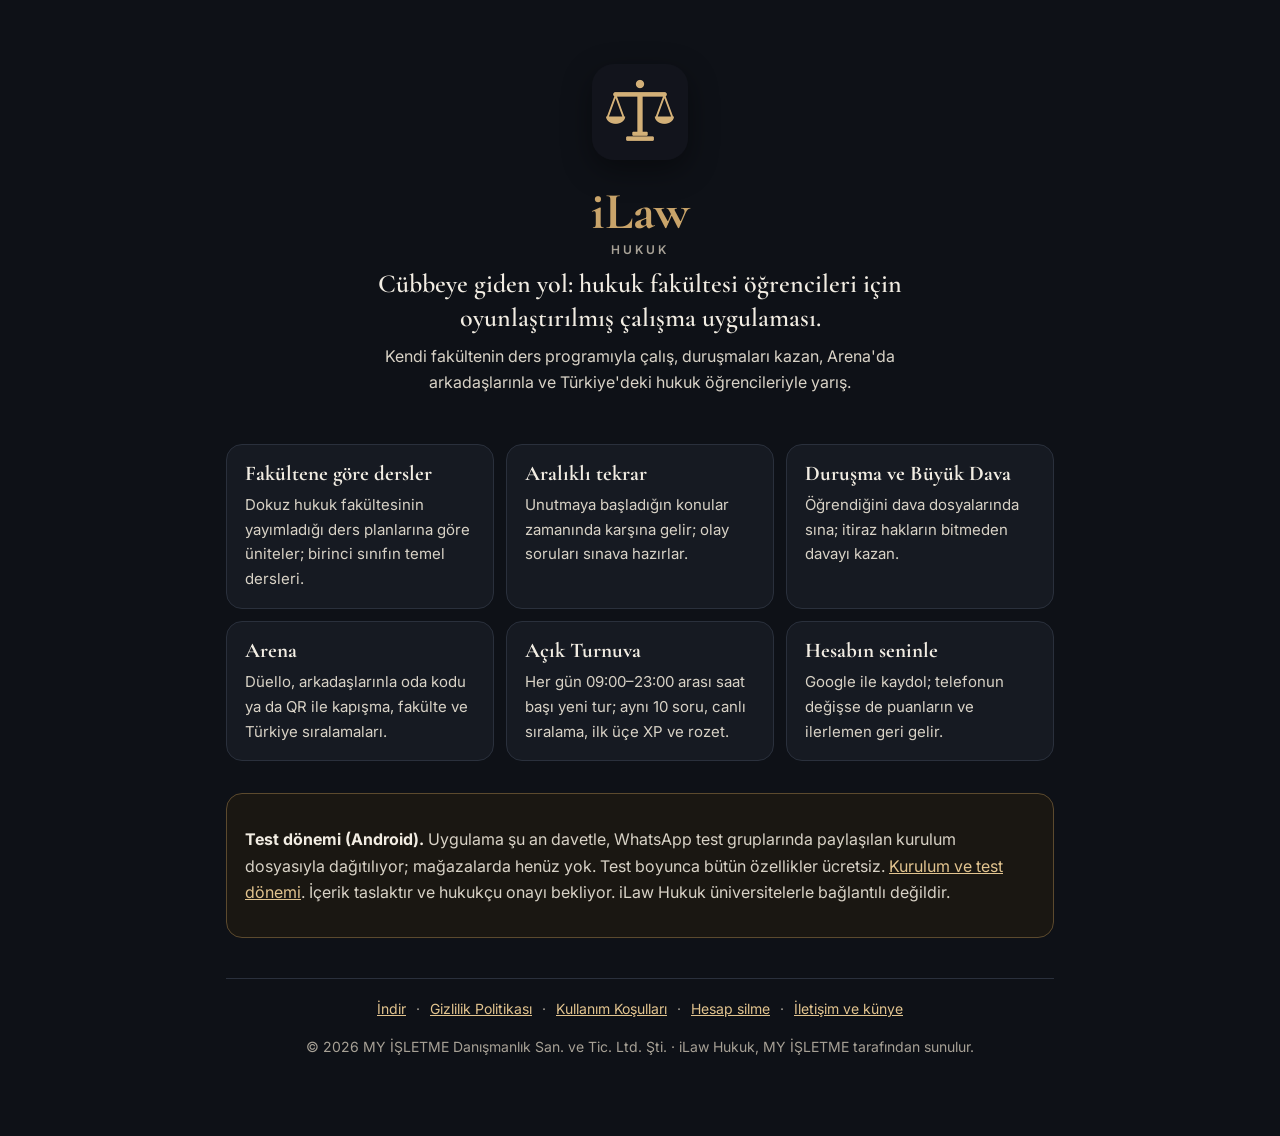
==== index.html @ b5a8417d "iLaw Hukuk sitesi (17 Kasım 2026)" ====
<!doctype html>
<html lang="tr">
<head>
<meta charset="utf-8">
<meta name="viewport" content="width=device-width, initial-scale=1">
<title>iLaw Hukuk</title>
<meta name="description" content="Hukuk fakültesi öğrencileri için oyunlaştırılmış çalışma uygulaması: kendi fakültenin ders programı, aralıklı tekrar, olay soruları, düello ve saat başı Açık Turnuva.">
<link rel="icon" href="favicon.png">
<link rel="preconnect" href="https://fonts.googleapis.com">
<link rel="preconnect" href="https://fonts.gstatic.com" crossorigin>
<link href="https://fonts.googleapis.com/css2?family=Cormorant+Garamond:wght@600;700&family=Inter:wght@400;500;600&display=swap" rel="stylesheet">
<style>
  :root { --bg: #0E1117; --card: #161A22; --line: #2A303C; --ink: #F2EDE3; --soft: #D8D2C6; --muted: #A7A196; --brass: #C9A46A; --brass-light: #E2C48F; --warm: #1A1712; }
  * { box-sizing: border-box; }
  body { margin: 0; background: var(--bg); color: var(--soft); font: 16px/1.65 Inter, system-ui, sans-serif; }
  main { max-width: 860px; margin: 0 auto; padding: 40px 16px 64px; }
  a { color: var(--brass-light); }
  .hero { text-align: center; padding: 24px 0 8px; }
  .hero img { width: 96px; height: 96px; border-radius: 22px; box-shadow: 0 10px 30px rgba(0,0,0,.4); }
  h1 { font: 700 52px/1.05 'Cormorant Garamond', serif; color: var(--brass); margin: 18px 0 0; }
  .sub { font: 600 12px/1.6 Inter, sans-serif; letter-spacing: 3px; color: var(--muted); }
  .lead { font: 600 26px/1.3 'Cormorant Garamond', serif; color: var(--ink); max-width: 620px; margin: 18px auto 8px; }
  .hero p { max-width: 600px; margin: 8px auto; }
  .grid { display: grid; grid-template-columns: repeat(auto-fit, minmax(240px, 1fr)); gap: 12px; margin: 32px 0; }
  .card { background: var(--card); border: 1px solid var(--line); border-radius: 16px; padding: 16px 18px; }
  .card h2 { font: 700 21px/1.25 'Cormorant Garamond', serif; color: var(--ink); margin: 0 0 6px; }
  .card p { margin: 0; font-size: 15px; }
  .note { background: var(--warm); border: 1px solid #5C4A2E; border-radius: 16px; padding: 16px 18px; }
  .note strong { color: var(--ink); }
  footer { margin-top: 40px; padding-top: 18px; border-top: 1px solid var(--line); color: var(--muted); font-size: 14px; text-align: center; }
  footer a { margin: 0 6px; }
</style>
</head>
<body>
<main>
  <section class="hero">
    <img src="icon.png" alt="iLaw Hukuk simgesi">
    <h1>iLaw</h1>
    <div class="sub">HUKUK</div>
    <p class="lead">Cübbeye giden yol: hukuk fakültesi öğrencileri için oyunlaştırılmış çalışma uygulaması.</p>
    <p>Kendi fakültenin ders programıyla çalış, duruşmaları kazan, Arena'da arkadaşlarınla ve Türkiye'deki hukuk
      öğrencileriyle yarış.</p>
  </section>

  <section class="grid" aria-label="Özellikler">
    <div class="card"><h2>Fakültene göre dersler</h2><p>Dokuz hukuk fakültesinin yayımladığı ders planlarına göre üniteler; birinci sınıfın temel dersleri.</p></div>
    <div class="card"><h2>Aralıklı tekrar</h2><p>Unutmaya başladığın konular zamanında karşına gelir; olay soruları sınava hazırlar.</p></div>
    <div class="card"><h2>Duruşma ve Büyük Dava</h2><p>Öğrendiğini dava dosyalarında sına; itiraz hakların bitmeden davayı kazan.</p></div>
    <div class="card"><h2>Arena</h2><p>Düello, arkadaşlarınla oda kodu ya da QR ile kapışma, fakülte ve Türkiye sıralamaları.</p></div>
    <div class="card"><h2>Açık Turnuva</h2><p>Her gün 09:00–23:00 arası saat başı yeni tur; aynı 10 soru, canlı sıralama, ilk üçe XP ve rozet.</p></div>
    <div class="card"><h2>Hesabın seninle</h2><p>Google ile kaydol; telefonun değişse de puanların ve ilerlemen geri gelir.</p></div>
  </section>

  <section class="note">
    <p><strong>Test dönemi (Android).</strong> Uygulama şu an davetle, WhatsApp test gruplarında paylaşılan kurulum
      dosyasıyla dağıtılıyor; mağazalarda henüz yok. Test boyunca bütün özellikler ücretsiz.
      <a href="indir.html">Kurulum ve test dönemi</a>. İçerik taslaktır ve hukukçu onayı bekliyor. iLaw Hukuk
      üniversitelerle bağlantılı değildir.</p>
  </section>

  <footer>
    <a href="indir.html">İndir</a> ·
    <a href="gizlilik.html">Gizlilik Politikası</a> ·
    <a href="kosullar.html">Kullanım Koşulları</a> ·
    <a href="gizlilik.html#silme">Hesap silme</a> ·
    <a href="kunye.html">İletişim ve künye</a>
    <p>© 2026 MY İŞLETME Danışmanlık San. ve Tic. Ltd. Şti. · iLaw Hukuk, MY İŞLETME tarafından sunulur.</p>
  </footer>
</main>
</body>
</html>
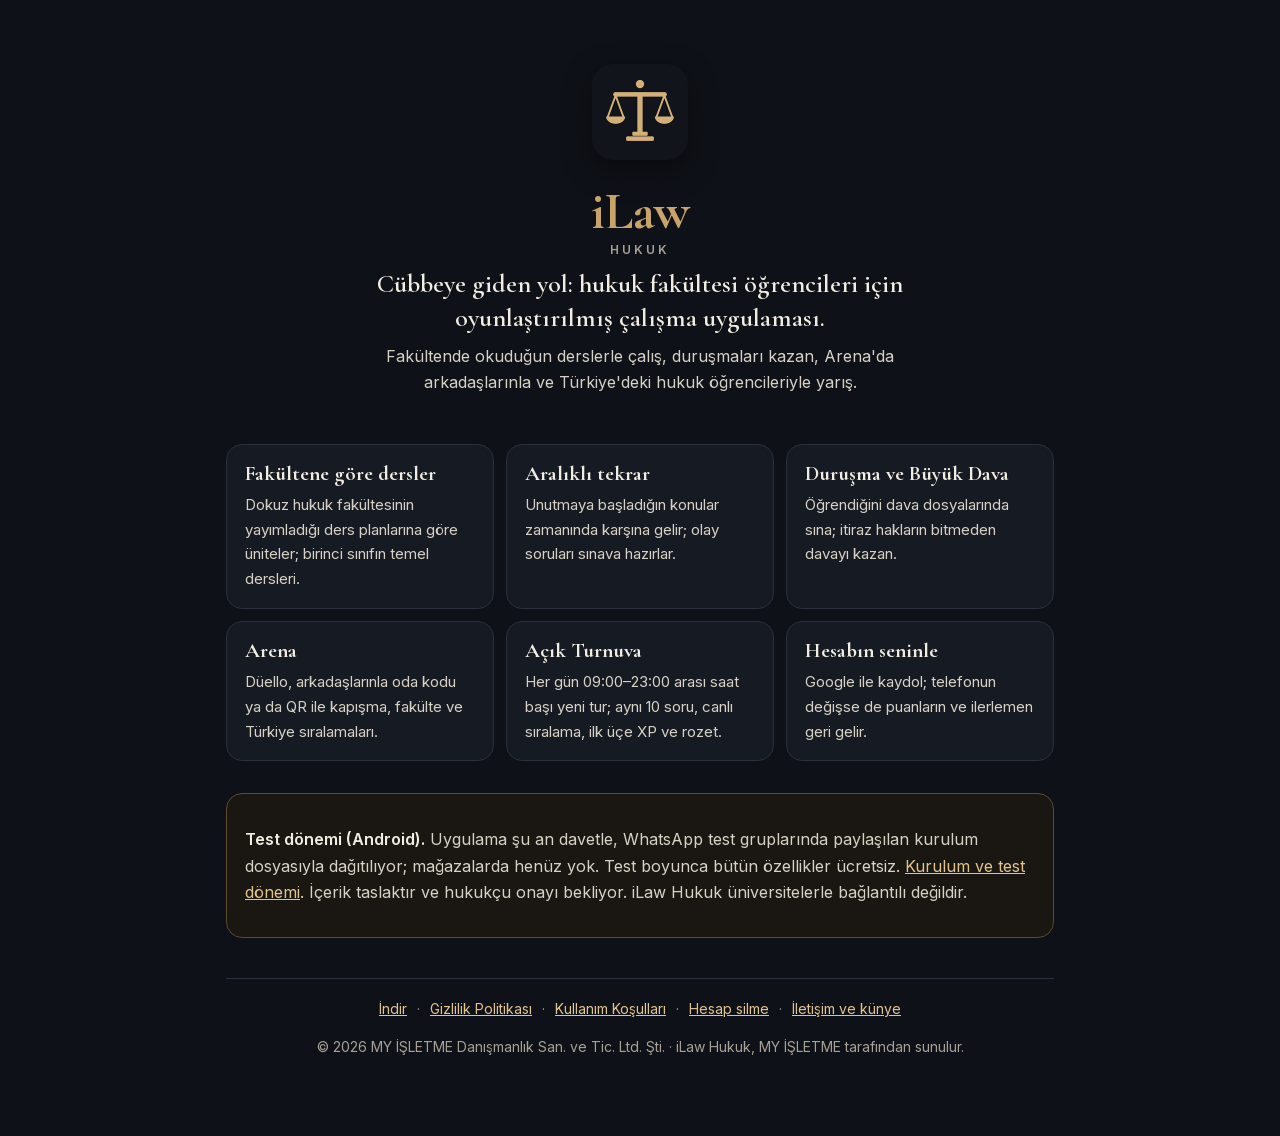
==== commit d1f5bfac: "Yazı tipleri sitenin içinden (Google Fonts kalktı); ana sayfa metni (17 Kasım 2026)" ====
--- a/index.html
+++ b/index.html
@@ -4,11 +4,9 @@
 <meta charset="utf-8">
 <meta name="viewport" content="width=device-width, initial-scale=1">
 <title>iLaw Hukuk</title>
-<meta name="description" content="Hukuk fakültesi öğrencileri için oyunlaştırılmış çalışma uygulaması: kendi fakültenin ders programı, aralıklı tekrar, olay soruları, düello ve saat başı Açık Turnuva.">
+<meta name="description" content="Hukuk fakültesi öğrencileri için oyunlaştırılmış çalışma uygulaması: fakültende okuduğun dersler, aralıklı tekrar, olay soruları, düello ve saat başı Açık Turnuva.">
 <link rel="icon" href="favicon.png">
-<link rel="preconnect" href="https://fonts.googleapis.com">
-<link rel="preconnect" href="https://fonts.gstatic.com" crossorigin>
-<link href="https://fonts.googleapis.com/css2?family=Cormorant+Garamond:wght@600;700&family=Inter:wght@400;500;600&display=swap" rel="stylesheet">
+<link rel="stylesheet" href="fonts/yazitipi.css">
 <style>
   :root { --bg: #0E1117; --card: #161A22; --line: #2A303C; --ink: #F2EDE3; --soft: #D8D2C6; --muted: #A7A196; --brass: #C9A46A; --brass-light: #E2C48F; --warm: #1A1712; }
   * { box-sizing: border-box; }
@@ -38,7 +36,7 @@
     <h1>iLaw</h1>
     <div class="sub">HUKUK</div>
     <p class="lead">Cübbeye giden yol: hukuk fakültesi öğrencileri için oyunlaştırılmış çalışma uygulaması.</p>
-    <p>Kendi fakültenin ders programıyla çalış, duruşmaları kazan, Arena'da arkadaşlarınla ve Türkiye'deki hukuk
+    <p>Fakültende okuduğun derslerle çalış, duruşmaları kazan, Arena'da arkadaşlarınla ve Türkiye'deki hukuk
       öğrencileriyle yarış.</p>
   </section>
 
--- a/fonts/yazitipi.css
+++ b/fonts/yazitipi.css
@@ -0,0 +1,6 @@
+/* Sitenin yazı tipleri sitenin içinden yüklenir; Google Fonts'a ya da başka bir sunucuya istek gitmez (heyet, 17 Kasım 2026).
+   Inter ve Cormorant Garamond: SIL Open Font License 1.1 (aynı klasörde OFL-*.txt). Üretim: scripts/site-yazitipi.sh */
+@font-face { font-family: 'Inter'; font-style: normal; font-weight: 400; font-display: swap; src: url(inter-400.woff) format('woff'); }
+@font-face { font-family: 'Inter'; font-style: normal; font-weight: 600; font-display: swap; src: url(inter-600.woff) format('woff'); }
+@font-face { font-family: 'Cormorant Garamond'; font-style: normal; font-weight: 600; font-display: swap; src: url(cormorant-garamond-600.woff) format('woff'); }
+@font-face { font-family: 'Cormorant Garamond'; font-style: normal; font-weight: 700; font-display: swap; src: url(cormorant-garamond-700.woff) format('woff'); }
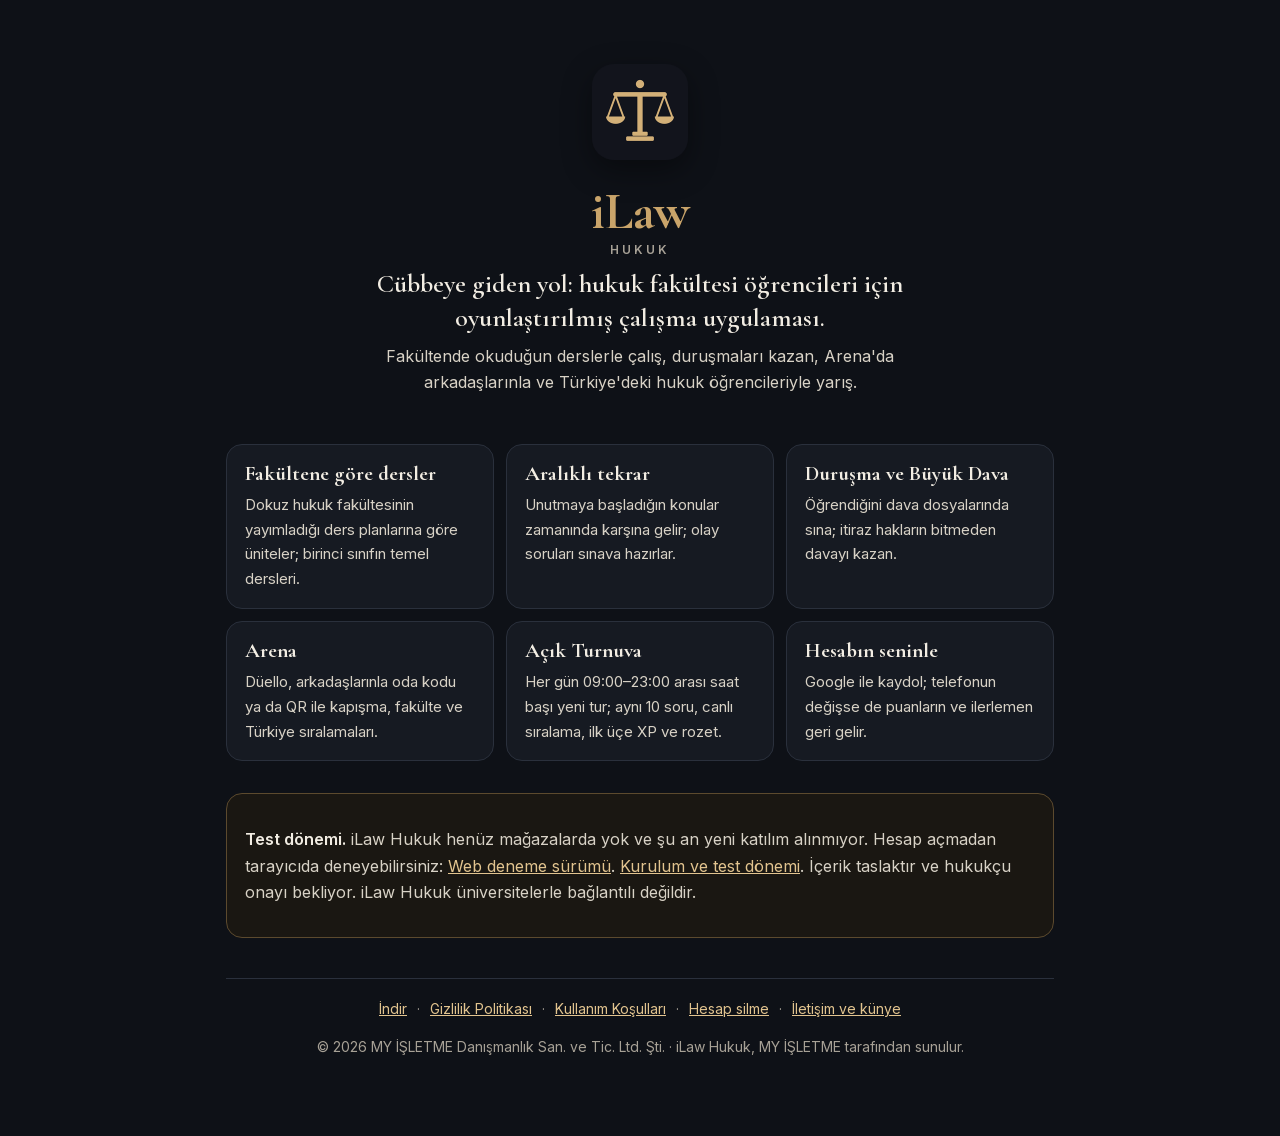
==== commit d97dc749: "Test dönemi: yeni katılım alınmıyor; WhatsApp daveti ve Kurucu Üye satırı kalktı, web deneme bağlant" ====
--- a/index.html
+++ b/index.html
@@ -50,8 +50,8 @@
   </section>
 
   <section class="note">
-    <p><strong>Test dönemi (Android).</strong> Uygulama şu an davetle, WhatsApp test gruplarında paylaşılan kurulum
-      dosyasıyla dağıtılıyor; mağazalarda henüz yok. Test boyunca bütün özellikler ücretsiz.
+    <p><strong>Test dönemi.</strong> iLaw Hukuk henüz mağazalarda yok ve şu an yeni katılım alınmıyor. Hesap açmadan
+      tarayıcıda deneyebilirsiniz: <a href="dene/">Web deneme sürümü</a>.
       <a href="indir.html">Kurulum ve test dönemi</a>. İçerik taslaktır ve hukukçu onayı bekliyor. iLaw Hukuk
       üniversitelerle bağlantılı değildir.</p>
   </section>
